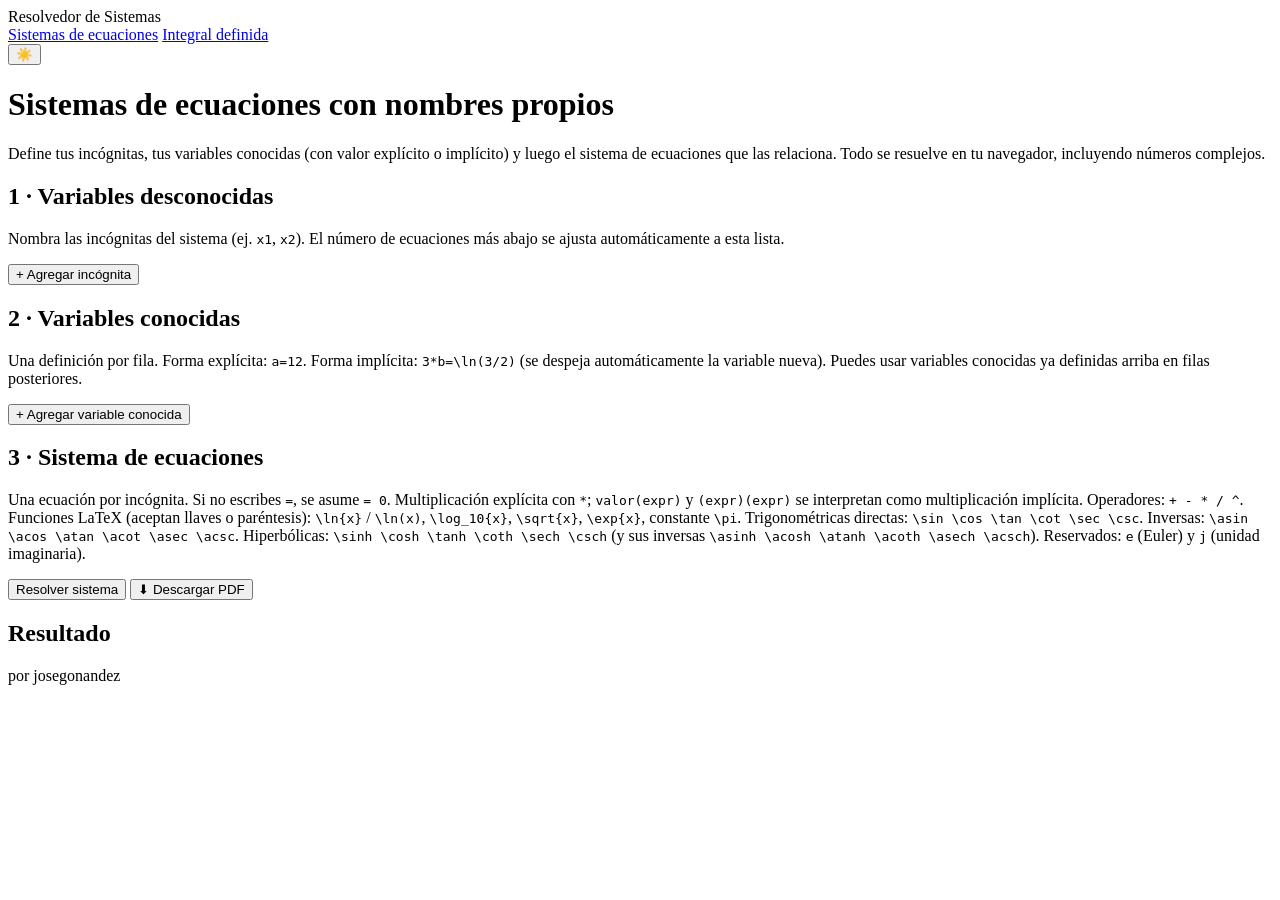
==== index.html @ 5bbea081 "Add files via upload" ====
<!DOCTYPE html>
<html lang="es">
<head>
  <meta charset="UTF-8" />
  <meta name="viewport" content="width=device-width, initial-scale=1.0" />
  <title>Resolvedor de Sistemas de Ecuaciones</title>
  <link rel="icon" type="image/svg+xml" href="assets/favicon.svg" />
  <link rel="stylesheet" href="css/style.css" />
</head>
<body>
  <header class="site-header">
    <span class="site-header__brand">Resolvedor de Sistemas</span>
    <nav class="site-header__nav">
      <a href="index.html" aria-current="page">Sistemas de ecuaciones</a>
      <a href="integral.html">Integral definida</a>
    </nav>
    <button id="theme-toggle" class="theme-toggle" type="button" aria-label="Cambiar entre modo oscuro y claro">☀️</button>
  </header>

  <main>
    <h1>Sistemas de ecuaciones con nombres propios</h1>
    <p class="page-intro">
      Define tus incógnitas, tus variables conocidas (con valor explícito o
      implícito) y luego el sistema de ecuaciones que las relaciona. Todo se
      resuelve en tu navegador, incluyendo números complejos.
    </p>

    <!-- 1. Incógnitas -->
    <section class="card">
      <h2>1 · Variables desconocidas</h2>
      <p class="section-help">
        Nombra las incógnitas del sistema (ej. <code>x1</code>, <code>x2</code>). El número de
        ecuaciones más abajo se ajusta automáticamente a esta lista.
      </p>
      <div id="unknowns-list" class="row-list"></div>
      <button type="button" class="btn-add" id="add-unknown">+ Agregar incógnita</button>
    </section>

    <!-- 2. Variables conocidas -->
    <section class="card">
      <h2>2 · Variables conocidas</h2>
      <p class="section-help">
        Una definición por fila. Forma explícita: <code>a=12</code>. Forma implícita:
        <code>3*b=\ln(3/2)</code> (se despeja automáticamente la variable nueva). Puedes
        usar variables conocidas ya definidas arriba en filas posteriores.
      </p>
      <div id="knowns-list" class="row-list"></div>
      <button type="button" class="btn-add" id="add-known">+ Agregar variable conocida</button>
    </section>

    <!-- 3. Ecuaciones -->
    <section class="card">
      <h2>3 · Sistema de ecuaciones</h2>
      <p class="section-help">
        Una ecuación por incógnita. Si no escribes <code>=</code>, se asume <code>= 0</code>.
        Multiplicación explícita con <code>*</code>; <code>valor(expr)</code> y
        <code>(expr)(expr)</code> se interpretan como multiplicación implícita.
        Operadores: <code>+ - * / ^</code>. Funciones LaTeX (aceptan llaves o
        paréntesis): <code>\ln{x}</code> / <code>\ln(x)</code>,
        <code>\log_10{x}</code>, <code>\sqrt{x}</code>, <code>\exp{x}</code>, constante
        <code>\pi</code>. Trigonométricas directas: <code>\sin \cos \tan \cot \sec \csc</code>.
        Inversas: <code>\asin \acos \atan \acot \asec \acsc</code>. Hiperbólicas:
        <code>\sinh \cosh \tanh \coth \sech \csch</code> (y sus inversas
        <code>\asinh \acosh \atanh \acoth \asech \acsch</code>). Reservados: <code>e</code>
        (Euler) y <code>j</code> (unidad imaginaria).
      </p>
      <div id="equations-list" class="row-list"></div>
    </section>

    <div class="solve-bar">
      <button type="button" id="solve-btn">Resolver sistema</button>
      <button type="button" id="pdf-btn" class="btn-secondary">⬇ Descargar PDF</button>
    </div>

    <div id="error-box"></div>

    <section id="results" class="card">
      <h2>Resultado</h2>
      <div id="results-list"></div>
    </section>
  </main>

  <!-- Reporte imprimible (oculto en pantalla, se llena al pulsar "Descargar PDF") -->
  <div id="print-report"></div>

  <footer class="site-footer">
    <p>por josegonandez</p>
  </footer>

  <script src="js/complex.js"></script>
  <script src="js/parser.js"></script>
  <script src="js/evaluator.js"></script>
  <script src="js/linsolve.js"></script>
  <script src="js/app.js"></script>
</body>
</html>
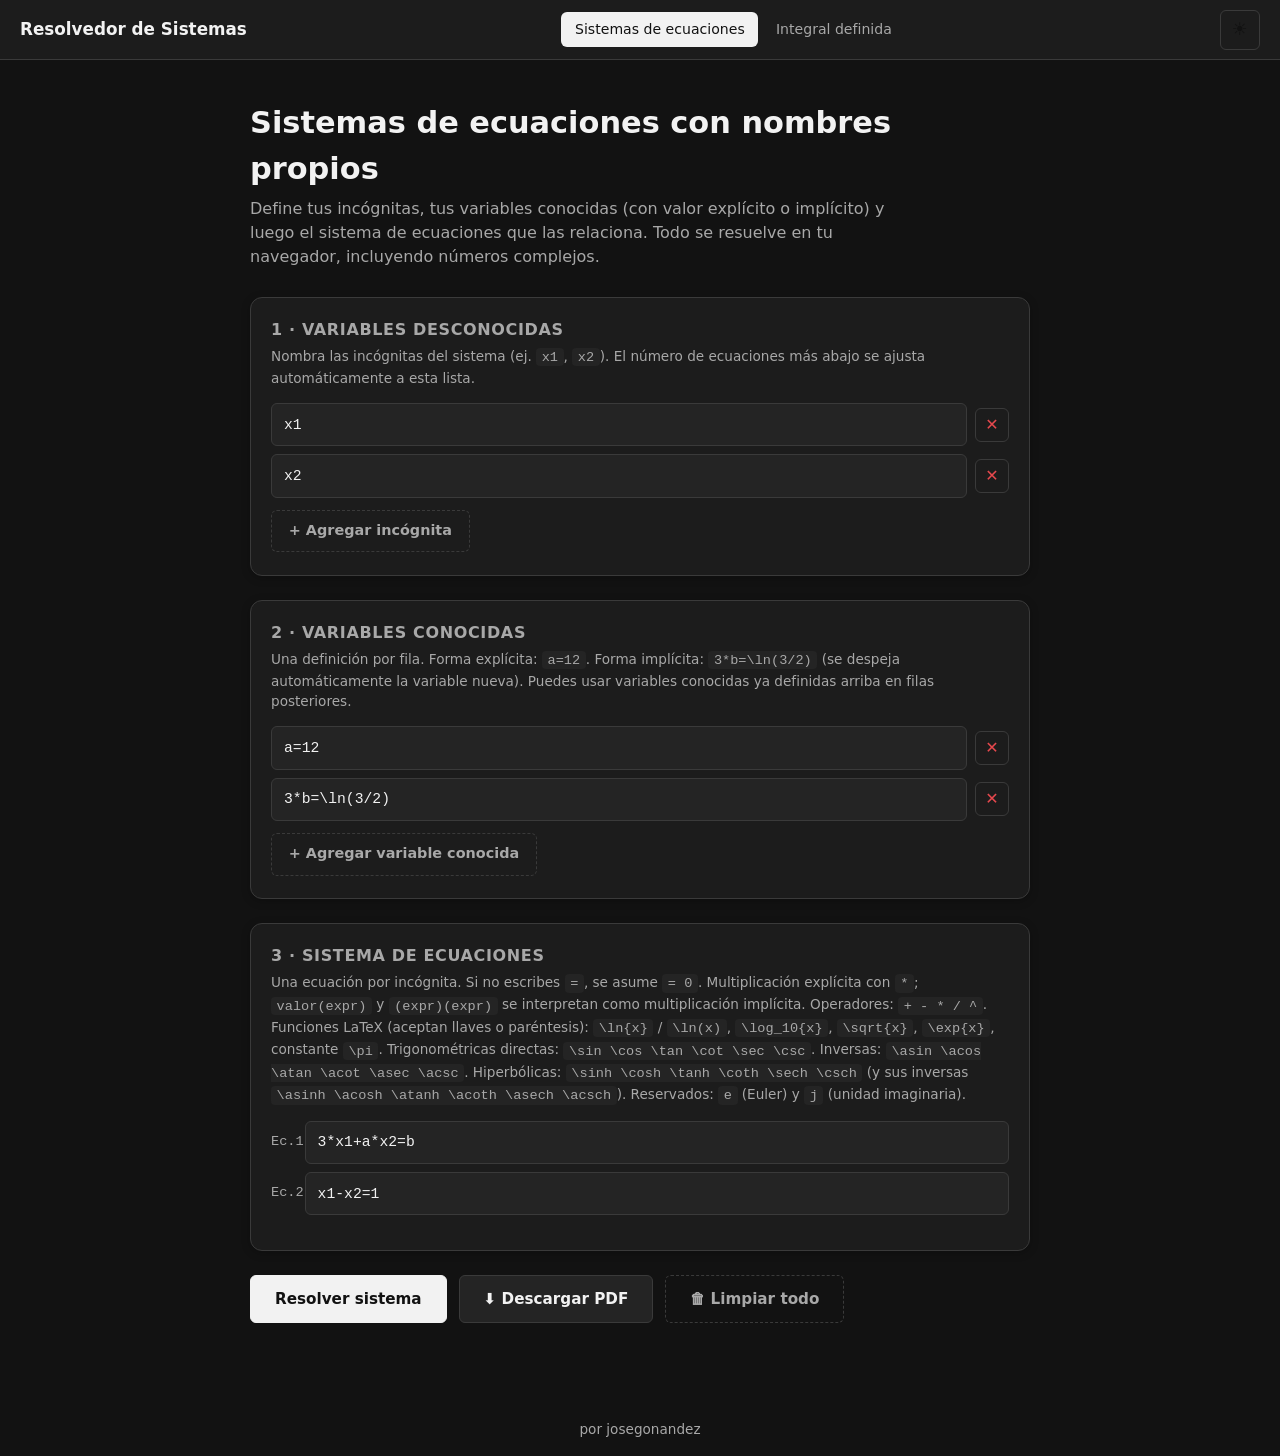
==== commit 04badc44: "Update index.html" ====
--- a/index.html
+++ b/index.html
@@ -70,6 +70,7 @@
     <div class="solve-bar">
       <button type="button" id="solve-btn">Resolver sistema</button>
       <button type="button" id="pdf-btn" class="btn-secondary">⬇ Descargar PDF</button>
+      <button type="button" id="clear-btn" class="btn-add">🗑 Limpiar todo</button>
     </div>
 
     <div id="error-box"></div>
--- a/css/style.css
+++ b/css/style.css
@@ -0,0 +1,511 @@
+/* ==========================================================================
+   Resolvedor de sistemas de ecuaciones — hoja de estilos única.
+   Mismo lenguaje visual que la calculadora de complejos (paleta
+   blanco/negro/gris, modo oscuro por defecto), pero proyecto independiente.
+   ========================================================================== */
+
+:root {
+  --bg: #121212;
+  --surface: #1c1c1c;
+  --surface-2: #242424;
+  --text: #f2f2f2;
+  --text-muted: #a8a8a8;
+  --border: #3a3a3a;
+  --accent: #f2f2f2;
+  --accent-contrast: #121212;
+  --danger: #e5484d;
+  --danger-bg: #2a1515;
+  --ok: #57c785;
+  --focus: #7db4ff;
+
+  --radius-sm: 6px;
+  --radius: 12px;
+  --shadow-sm: 0 2px 8px rgba(0, 0, 0, 0.25);
+
+  --font-sans: "Segoe UI", system-ui, -apple-system, "Helvetica Neue", Arial, sans-serif;
+  --font-mono: "SFMono-Regular", Consolas, "Liberation Mono", Menlo, monospace;
+
+  --header-h: 60px;
+  --transition: 160ms ease;
+}
+
+[data-theme="light"] {
+  --bg: #d5d5d5;
+  --surface: #ffffff;
+  --surface-2: #ececec;
+  --text: #111111;
+  --text-muted: #565656;
+  --border: #111111;
+  --accent: #111111;
+  --accent-contrast: #ffffff;
+  --danger-bg: #ffe4e3;
+  --shadow-sm: 0 2px 8px rgba(0, 0, 0, 0.08);
+}
+
+* {
+  box-sizing: border-box;
+  margin: 0;
+  padding: 0;
+}
+
+html {
+  color-scheme: dark;
+}
+html[data-theme="light"] {
+  color-scheme: light;
+}
+
+body {
+  font-family: var(--font-sans);
+  background: var(--bg);
+  color: var(--text);
+  line-height: 1.5;
+  min-height: 100vh;
+  transition: background var(--transition), color var(--transition);
+}
+
+button,
+input,
+select {
+  font: inherit;
+  color: inherit;
+}
+
+:focus-visible {
+  outline: 2px solid var(--focus);
+  outline-offset: 2px;
+  border-radius: var(--radius-sm);
+}
+
+/* --- Encabezado --- */
+.site-header {
+  position: sticky;
+  top: 0;
+  z-index: 10;
+  display: flex;
+  align-items: center;
+  justify-content: space-between;
+  height: var(--header-h);
+  padding: 0 1.25rem;
+  background: var(--surface);
+  border-bottom: 1px solid var(--border);
+}
+
+.site-header__brand {
+  font-weight: 700;
+  font-size: 1.05rem;
+  white-space: nowrap;
+}
+
+.site-header__nav {
+  display: flex;
+  gap: 0.25rem;
+  flex: 1;
+  justify-content: center;
+}
+
+.site-header__nav a {
+  padding: 0.45rem 0.85rem;
+  border-radius: var(--radius-sm);
+  font-size: 0.88rem;
+  color: var(--text-muted);
+  text-decoration: none;
+  transition: background var(--transition), color var(--transition);
+}
+
+.site-header__nav a:hover {
+  background: var(--surface-2);
+  color: var(--text);
+}
+
+.site-header__nav a[aria-current="page"] {
+  background: var(--accent);
+  color: var(--accent-contrast);
+}
+
+.theme-toggle {
+  display: inline-flex;
+  align-items: center;
+  justify-content: center;
+  width: 40px;
+  height: 40px;
+  border: 1px solid var(--border);
+  border-radius: var(--radius-sm);
+  background: var(--surface);
+  cursor: pointer;
+  font-size: 1.1rem;
+  line-height: 1;
+  padding: 0;
+  transition: background var(--transition), transform var(--transition);
+}
+.theme-toggle:hover {
+  background: var(--surface-2);
+}
+.theme-toggle:active {
+  transform: scale(0.94);
+}
+
+main {
+  max-width: 820px;
+  margin: 0 auto;
+  padding: clamp(1.25rem, 4vw, 2.5rem) 1.25rem 3.5rem;
+}
+
+h1 {
+  font-size: clamp(1.4rem, 3vw, 1.9rem);
+  margin-bottom: 0.35rem;
+}
+
+.page-intro {
+  color: var(--text-muted);
+  max-width: 65ch;
+  margin-bottom: 1.75rem;
+}
+
+section.card {
+  background: var(--surface);
+  border: 1px solid var(--border);
+  border-radius: var(--radius);
+  padding: 1.25rem 1.25rem 1.4rem;
+  margin-bottom: 1.5rem;
+  box-shadow: var(--shadow-sm);
+}
+
+section.card h2 {
+  font-size: 1rem;
+  text-transform: uppercase;
+  letter-spacing: 0.04em;
+  color: var(--text-muted);
+  margin-bottom: 0.25rem;
+}
+
+.section-help {
+  font-size: 0.85rem;
+  color: var(--text-muted);
+  margin-bottom: 0.9rem;
+}
+.section-help code {
+  font-family: var(--font-mono);
+  background: var(--surface-2);
+  padding: 0.1rem 0.35rem;
+  border-radius: 4px;
+}
+
+/* --- Filas dinámicas (incógnitas / conocidas / ecuaciones) --- */
+.row-list {
+  display: flex;
+  flex-direction: column;
+  gap: 0.5rem;
+  margin-bottom: 0.75rem;
+}
+
+.dyn-row {
+  display: flex;
+  align-items: center;
+  gap: 0.5rem;
+}
+
+.dyn-row input[type="text"] {
+  flex: 1;
+  min-width: 0;
+  padding: 0.6rem 0.75rem;
+  background: var(--surface-2);
+  border: 1px solid var(--border);
+  border-radius: var(--radius-sm);
+  font-family: var(--font-mono);
+  font-size: 0.92rem;
+  transition: border-color var(--transition);
+}
+.dyn-row input[type="text"]:focus {
+  border-color: var(--accent);
+}
+
+.dyn-row .row-label {
+  flex-shrink: 0;
+  width: 1.6rem;
+  text-align: center;
+  color: var(--text-muted);
+  font-size: 0.85rem;
+  font-family: var(--font-mono);
+}
+
+.row-remove {
+  display: inline-flex;
+  align-items: center;
+  justify-content: center;
+  flex-shrink: 0;
+  width: 34px;
+  height: 34px;
+  border: 1px solid var(--border);
+  border-radius: var(--radius-sm);
+  background: var(--surface);
+  color: var(--danger);
+  cursor: pointer;
+  font-size: 1rem;
+  line-height: 1;
+  padding: 0;
+  transition: background var(--transition);
+}
+.row-remove:hover {
+  background: var(--surface-2);
+}
+
+button,
+.btn {
+  display: inline-flex;
+  align-items: center;
+  gap: 0.35rem;
+  padding: 0.6rem 1.05rem;
+  background: var(--accent);
+  color: var(--accent-contrast);
+  border: 1px solid var(--accent);
+  border-radius: var(--radius-sm);
+  font-weight: 600;
+  font-size: 0.9rem;
+  cursor: pointer;
+  transition: opacity var(--transition), transform var(--transition);
+}
+button:hover {
+  opacity: 0.85;
+}
+button:active {
+  transform: scale(0.98);
+}
+
+.btn-secondary {
+  background: var(--surface-2);
+  color: var(--text);
+  border-color: var(--border);
+}
+
+.btn-add {
+  background: transparent;
+  color: var(--text-muted);
+  border: 1px dashed var(--border);
+}
+.btn-add:hover {
+  color: var(--text);
+  background: var(--surface-2);
+  opacity: 1;
+}
+
+.solve-bar {
+  display: flex;
+  align-items: center;
+  gap: 0.75rem;
+  margin: 0.5rem 0 1.5rem;
+}
+
+.solve-bar button {
+  padding: 0.75rem 1.5rem;
+  font-size: 0.95rem;
+}
+
+/* --- Resultados / errores --- */
+#error-box {
+  display: none;
+  background: var(--danger-bg);
+  border: 1px solid var(--danger);
+  color: var(--danger);
+  padding: 0.9rem 1rem;
+  border-radius: var(--radius-sm);
+  margin-bottom: 1.5rem;
+  font-size: 0.9rem;
+  white-space: pre-wrap;
+}
+
+#results {
+  display: none;
+}
+
+#results .result-item {
+  display: flex;
+  justify-content: space-between;
+  gap: 1rem;
+  padding: 0.55rem 0;
+  border-bottom: 1px dashed var(--border);
+  font-family: var(--font-mono);
+}
+#results .result-item:last-child {
+  border-bottom: none;
+}
+
+#results .result-name {
+  color: var(--text-muted);
+}
+
+.site-footer {
+  text-align: center;
+  padding: 1rem;
+  color: var(--text-muted);
+  font-size: 0.85rem;
+}
+
+/* --- Notación de integral (∫ con límites, expresión y d{var}) --- */
+.integral-row {
+  display: flex;
+  align-items: center;
+  gap: 0.9rem;
+  flex-wrap: wrap;
+  margin-bottom: 0.5rem;
+}
+
+.integral-symbol {
+  display: flex;
+  flex-direction: column;
+  align-items: center;
+  line-height: 1;
+  flex-shrink: 0;
+}
+
+.integral-symbol .bound-input {
+  width: 3.4rem;
+  font-size: 0.78rem;
+  text-align: center;
+  padding: 0.2rem 0.15rem;
+  background: var(--surface-2);
+  border: 1px solid var(--border);
+  border-radius: 4px;
+  font-family: var(--font-mono);
+}
+.integral-symbol .bound-input:focus {
+  border-color: var(--accent);
+}
+
+.integral-sign {
+  font-size: 2.75rem;
+  font-family: Georgia, "Times New Roman", serif;
+  margin: -0.1rem 0;
+  user-select: none;
+  color: var(--text);
+}
+
+.integral-body {
+  display: flex;
+  align-items: center;
+  gap: 0.6rem;
+  flex: 1;
+  min-width: 220px;
+}
+
+.integral-body input#expression {
+  flex: 1;
+  min-width: 160px;
+  padding: 0.65rem 0.75rem;
+  background: var(--surface-2);
+  border: 1px solid var(--border);
+  border-radius: var(--radius-sm);
+  font-family: var(--font-mono);
+  font-size: 0.95rem;
+}
+.integral-body input#expression:focus {
+  border-color: var(--accent);
+}
+
+.integral-dvar {
+  display: flex;
+  align-items: center;
+  gap: 0.3rem;
+  font-family: var(--font-mono);
+  color: var(--text-muted);
+  flex-shrink: 0;
+}
+
+.integral-dvar .var-input {
+  width: 3.2rem;
+  text-align: center;
+  padding: 0.5rem 0.4rem;
+  background: var(--surface-2);
+  border: 1px solid var(--border);
+  border-radius: var(--radius-sm);
+  font-family: var(--font-mono);
+  color: var(--text);
+}
+.integral-dvar .var-input:focus {
+  border-color: var(--accent);
+}
+
+.result-detail {
+  font-size: 0.82rem;
+  color: var(--text-muted);
+  margin-top: 0.5rem;
+}
+
+/* ==========================================================================
+   Reporte imprimible / PDF (oculto en pantalla, visible solo al imprimir)
+   ========================================================================== */
+#print-report {
+  display: none;
+}
+
+@media print {
+  body * {
+    visibility: hidden;
+  }
+  #print-report,
+  #print-report * {
+    visibility: visible;
+  }
+  #print-report {
+    display: block;
+    position: absolute;
+    top: 0;
+    left: 0;
+    width: 100%;
+    padding: 1.5cm;
+    background: #fff;
+    color: #000;
+    font-family: var(--font-sans);
+  }
+  #print-report h1 {
+    font-size: 1.4rem;
+    margin-bottom: 0.2rem;
+  }
+  #print-report .print-meta {
+    color: #555;
+    font-size: 0.8rem;
+    margin-bottom: 1.2rem;
+  }
+  #print-report h2 {
+    font-size: 0.95rem;
+    text-transform: uppercase;
+    letter-spacing: 0.04em;
+    border-bottom: 1px solid #000;
+    padding-bottom: 0.2rem;
+    margin: 1.1rem 0 0.5rem;
+  }
+  #print-report table {
+    width: 100%;
+    border-collapse: collapse;
+    font-family: var(--font-mono);
+    font-size: 0.85rem;
+    margin-bottom: 0.5rem;
+  }
+  #print-report td,
+  #print-report th {
+    border: 1px solid #999;
+    padding: 0.3rem 0.5rem;
+    text-align: left;
+  }
+  #print-report .print-eq {
+    font-family: var(--font-mono);
+    font-size: 0.9rem;
+    padding: 0.2rem 0;
+  }
+  #print-report .print-final {
+    font-weight: 700;
+    font-size: 1rem;
+  }
+}
+
+@media (max-width: 520px) {
+  .dyn-row .row-label {
+    display: none;
+  }
+}
+
+@media (prefers-reduced-motion: reduce) {
+  * {
+    transition: none !important;
+  }
+}
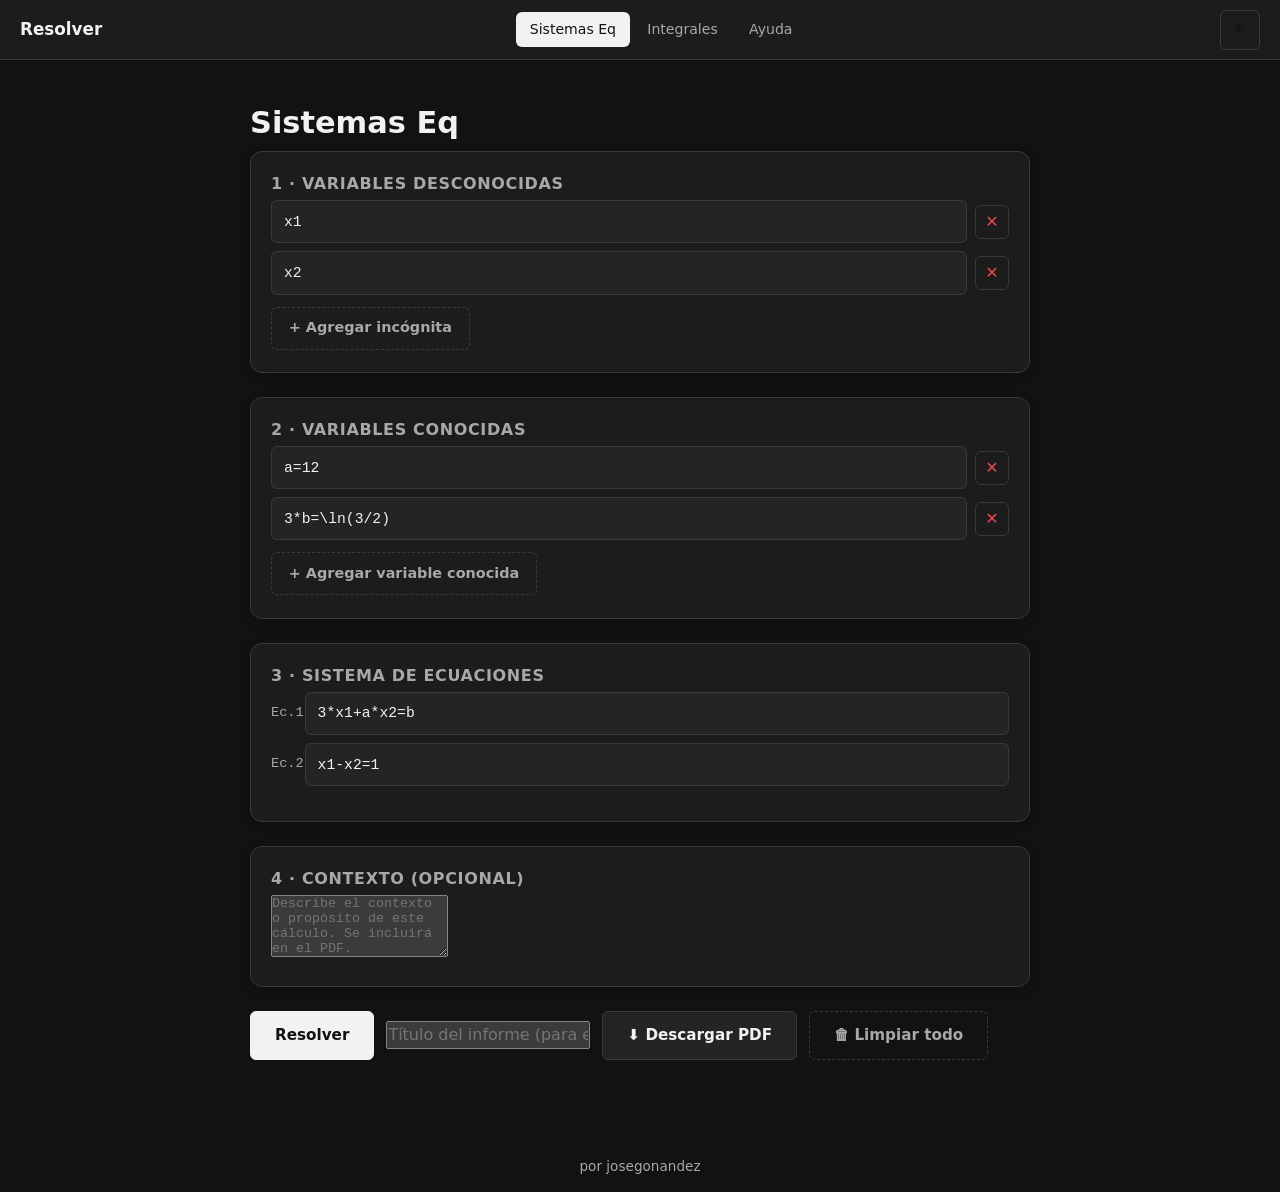
==== commit 99fba141: "Add files via upload" ====
--- a/index.html
+++ b/index.html
@@ -3,35 +3,27 @@
 <head>
   <meta charset="UTF-8" />
   <meta name="viewport" content="width=device-width, initial-scale=1.0" />
-  <title>Resolvedor de Sistemas de Ecuaciones</title>
+  <title>Sistemas Eq</title>
   <link rel="icon" type="image/svg+xml" href="assets/favicon.svg" />
   <link rel="stylesheet" href="css/style.css" />
 </head>
 <body>
   <header class="site-header">
-    <span class="site-header__brand">Resolvedor de Sistemas</span>
+    <span class="site-header__brand">Resolver</span>
     <nav class="site-header__nav">
-      <a href="index.html" aria-current="page">Sistemas de ecuaciones</a>
-      <a href="integral.html">Integral definida</a>
+      <a href="index.html" aria-current="page">Sistemas Eq</a>
+      <a href="integral.html">Integrales</a>
+      <a href="ayuda.html">Ayuda</a>
     </nav>
     <button id="theme-toggle" class="theme-toggle" type="button" aria-label="Cambiar entre modo oscuro y claro">☀️</button>
   </header>
 
   <main>
-    <h1>Sistemas de ecuaciones con nombres propios</h1>
-    <p class="page-intro">
-      Define tus incógnitas, tus variables conocidas (con valor explícito o
-      implícito) y luego el sistema de ecuaciones que las relaciona. Todo se
-      resuelve en tu navegador, incluyendo números complejos.
-    </p>
+    <h1>Sistemas Eq</h1>
 
     <!-- 1. Incógnitas -->
     <section class="card">
       <h2>1 · Variables desconocidas</h2>
-      <p class="section-help">
-        Nombra las incógnitas del sistema (ej. <code>x1</code>, <code>x2</code>). El número de
-        ecuaciones más abajo se ajusta automáticamente a esta lista.
-      </p>
       <div id="unknowns-list" class="row-list"></div>
       <button type="button" class="btn-add" id="add-unknown">+ Agregar incógnita</button>
     </section>
@@ -39,11 +31,6 @@
     <!-- 2. Variables conocidas -->
     <section class="card">
       <h2>2 · Variables conocidas</h2>
-      <p class="section-help">
-        Una definición por fila. Forma explícita: <code>a=12</code>. Forma implícita:
-        <code>3*b=\ln(3/2)</code> (se despeja automáticamente la variable nueva). Puedes
-        usar variables conocidas ya definidas arriba en filas posteriores.
-      </p>
       <div id="knowns-list" class="row-list"></div>
       <button type="button" class="btn-add" id="add-known">+ Agregar variable conocida</button>
     </section>
@@ -51,24 +38,18 @@
     <!-- 3. Ecuaciones -->
     <section class="card">
       <h2>3 · Sistema de ecuaciones</h2>
-      <p class="section-help">
-        Una ecuación por incógnita. Si no escribes <code>=</code>, se asume <code>= 0</code>.
-        Multiplicación explícita con <code>*</code>; <code>valor(expr)</code> y
-        <code>(expr)(expr)</code> se interpretan como multiplicación implícita.
-        Operadores: <code>+ - * / ^</code>. Funciones LaTeX (aceptan llaves o
-        paréntesis): <code>\ln{x}</code> / <code>\ln(x)</code>,
-        <code>\log_10{x}</code>, <code>\sqrt{x}</code>, <code>\exp{x}</code>, constante
-        <code>\pi</code>. Trigonométricas directas: <code>\sin \cos \tan \cot \sec \csc</code>.
-        Inversas: <code>\asin \acos \atan \acot \asec \acsc</code>. Hiperbólicas:
-        <code>\sinh \cosh \tanh \coth \sech \csch</code> (y sus inversas
-        <code>\asinh \acosh \atanh \acoth \asech \acsch</code>). Reservados: <code>e</code>
-        (Euler) y <code>j</code> (unidad imaginaria).
-      </p>
       <div id="equations-list" class="row-list"></div>
     </section>
 
+    <!-- 4. Contexto -->
+    <section class="card">
+      <h2>4 · Contexto (opcional)</h2>
+      <textarea id="context-text" class="context-textarea" rows="4" placeholder="Describe el contexto o propósito de este cálculo. Se incluirá en el PDF."></textarea>
+    </section>
+
     <div class="solve-bar">
-      <button type="button" id="solve-btn">Resolver sistema</button>
+      <button type="button" id="solve-btn">Resolver</button>
+      <input type="text" id="pdf-title" class="pdf-title-input" placeholder="Título del informe (para el PDF)" />
       <button type="button" id="pdf-btn" class="btn-secondary">⬇ Descargar PDF</button>
       <button type="button" id="clear-btn" class="btn-add">🗑 Limpiar todo</button>
     </div>
@@ -92,6 +73,7 @@
   <script src="js/parser.js"></script>
   <script src="js/evaluator.js"></script>
   <script src="js/linsolve.js"></script>
+  <script src="js/highlight.js"></script>
   <script src="js/app.js"></script>
 </body>
 </html>
